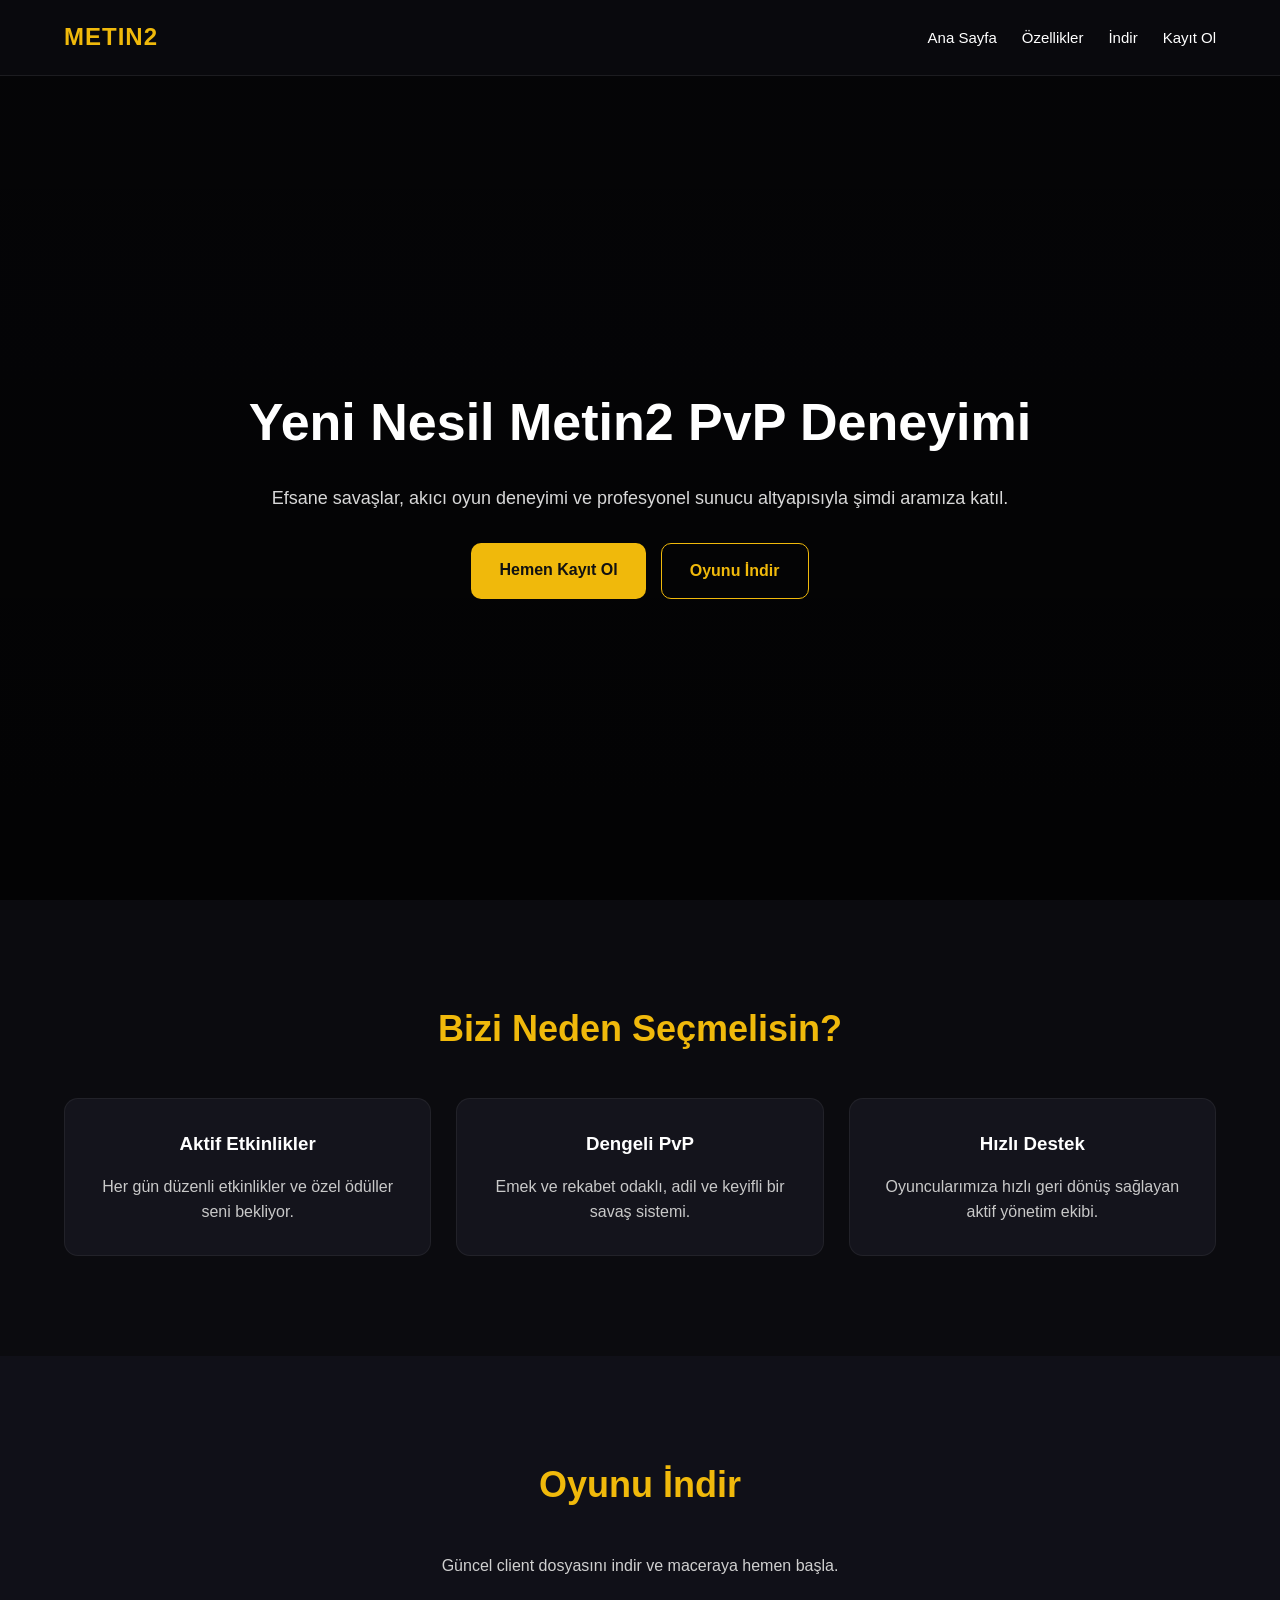
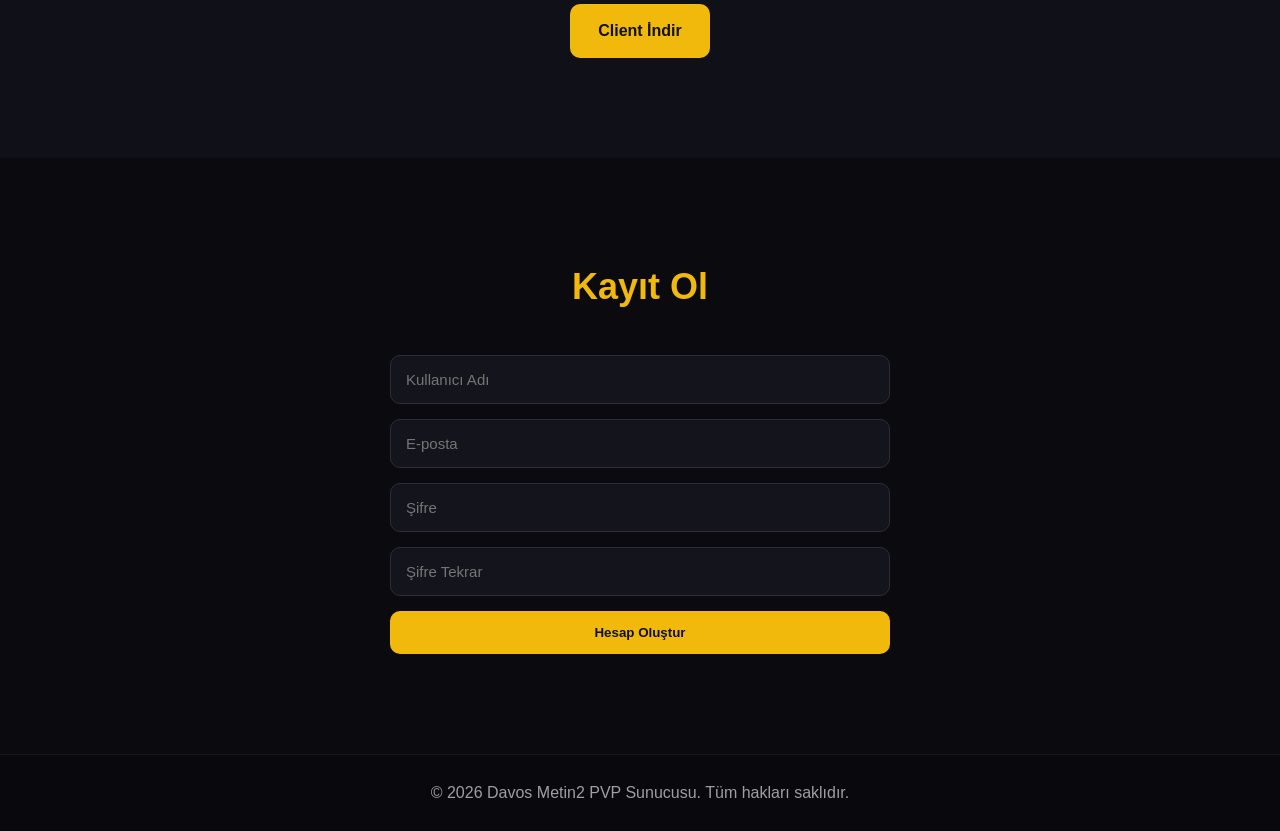
==== index.html @ 1bcefe78 "guncelleme" ====
<!DOCTYPE html>
<html lang="tr">
<head>
  <meta charset="UTF-8" />
  <meta name="viewport" content="width=device-width, initial-scale=1.0" />
  <title>Metin2 PVP Sunucusu</title>
  <meta name="description" content="Metin2 PvP server resmi web sitesi" />
  <link rel="stylesheet" href="style.css" />
</head>
<body>
  <header class="topbar">
    <div class="container nav">
      <div class="logo">
        <span>METIN2</span>
      </div>

      <nav>
        <ul class="menu">
          <li><a href="#anasayfa">Ana Sayfa</a></li>
          <li><a href="#ozellikler">Özellikler</a></li>
          <li><a href="#indir">İndir</a></li>
          <li><a href="#kayit">Kayıt Ol</a></li>
        </ul>
      </nav>

      <button class="menu-toggle" id="menuToggle">☰</button>
    </div>
  </header>

  <section class="hero" id="anasayfa">
    <div class="overlay"></div>
    <div class="container hero-content">
      <h1>Yeni Nesil Metin2 PvP Deneyimi</h1>
      <p>
        Efsane savaşlar, akıcı oyun deneyimi ve profesyonel sunucu altyapısıyla
        şimdi aramıza katıl.
      </p>

      <div class="hero-buttons">
        <a href="#kayit" class="btn primary">Hemen Kayıt Ol</a>
        <a href="#indir" class="btn secondary">Oyunu İndir</a>
      </div>
    </div>
  </section>

  <section class="features" id="ozellikler">
    <div class="container">
      <h2>Bizi Neden Seçmelisin?</h2>

      <div class="cards">
        <div class="card">
          <h3>Aktif Etkinlikler</h3>
          <p>Her gün düzenli etkinlikler ve özel ödüller seni bekliyor.</p>
        </div>

        <div class="card">
          <h3>Dengeli PvP</h3>
          <p>Emek ve rekabet odaklı, adil ve keyifli bir savaş sistemi.</p>
        </div>

        <div class="card">
          <h3>Hızlı Destek</h3>
          <p>Oyuncularımıza hızlı geri dönüş sağlayan aktif yönetim ekibi.</p>
        </div>
      </div>
    </div>
  </section>

  <section class="download" id="indir">
    <div class="container">
      <h2>Oyunu İndir</h2>
      <p>Güncel client dosyasını indir ve maceraya hemen başla.</p>
      <a href="#" class="btn primary">Client İndir</a>
    </div>
  </section>

  <section class="register" id="kayit">
    <div class="container">
      <h2>Kayıt Ol</h2>

      <form class="register-form">
        <input type="text" placeholder="Kullanıcı Adı" required />
        <input type="email" placeholder="E-posta" required />
        <input type="password" placeholder="Şifre" required />
        <input type="password" placeholder="Şifre Tekrar" required />
        <button type="submit" class="btn primary">Hesap Oluştur</button>
      </form>
    </div>
  </section>

  <footer class="footer">
    <div class="container">
      <p>© 2026 Davos Metin2 PVP Sunucusu. Tüm hakları saklıdır.</p>
    </div>
  </footer>

  <script src="script.js"></script>
</body>
</html>
---- style.css ----
* {
  margin: 0;
  padding: 0;
  box-sizing: border-box;
}

html {
  scroll-behavior: smooth;
}

body {
  font-family: Arial, sans-serif;
  background: #0b0b0f;
  color: #ffffff;
  line-height: 1.6;
}

a {
  text-decoration: none;
  color: inherit;
}

ul {
  list-style: none;
}

.container {
  width: 90%;
  max-width: 1200px;
  margin: 0 auto;
}

.topbar {
  position: fixed;
  top: 0;
  left: 0;
  width: 100%;
  z-index: 1000;
  background: rgba(10, 10, 15, 0.92);
  border-bottom: 1px solid rgba(255, 255, 255, 0.08);
  backdrop-filter: blur(8px);
}

.nav {
  display: flex;
  align-items: center;
  justify-content: space-between;
  height: 75px;
}

.logo {
  font-size: 24px;
  font-weight: bold;
  color: #f0b90b;
  letter-spacing: 1px;
}

.menu {
  display: flex;
  gap: 25px;
}

.menu a {
  color: #ffffff;
  font-size: 15px;
  transition: 0.3s;
}

.menu a:hover {
  color: #f0b90b;
}

.menu-toggle {
  display: none;
  background: none;
  border: none;
  color: #ffffff;
  font-size: 28px;
  cursor: pointer;
}

.hero {
  position: relative;
  min-height: 100vh;
  background: linear-gradient(rgba(0, 0, 0, .55), rgba(0, 0, 0, .75)),
              url("https://images.unsplash.com/photo-1511512578047-dfb367046420?auto=format&fit=crop&w=1400&q=80") center/cover no-repeat;
  display: flex;
  align-items: center;
  text-align: center;
}

.hero-content {
  position: relative;
  z-index: 2;
  padding-top: 80px;
}

.hero h1 {
  font-size: 52px;
  margin-bottom: 20px;
  color: #ffffff;
}

.hero p {
  max-width: 750px;
  margin: 0 auto 30px;
  font-size: 18px;
  color: #d8d8d8;
}

.hero-buttons {
  display: flex;
  justify-content: center;
  gap: 15px;
  flex-wrap: wrap;
}

.btn {
  display: inline-block;
  padding: 14px 28px;
  border-radius: 10px;
  font-weight: bold;
  transition: 0.3s;
}

.btn.primary {
  background: #f0b90b;
  color: #111;
}

.btn.primary:hover {
  background: #ffd34d;
}

.btn.secondary {
  border: 1px solid #f0b90b;
  color: #f0b90b;
}

.btn.secondary:hover {
  background: #f0b90b;
  color: #111;
}

.features,
.download,
.register {
  padding: 100px 0;
}

.features h2,
.download h2,
.register h2 {
  text-align: center;
  font-size: 36px;
  margin-bottom: 40px;
  color: #f0b90b;
}

.cards {
  display: grid;
  grid-template-columns: repeat(3, 1fr);
  gap: 25px;
}

.card {
  background: #14141c;
  border: 1px solid rgba(255,255,255,0.06);
  border-radius: 14px;
  padding: 30px;
  text-align: center;
  transition: 0.3s;
}

.card:hover {
  transform: translateY(-6px);
  border-color: #f0b90b;
}

.card h3 {
  margin-bottom: 15px;
  color: #ffffff;
}

.card p {
  color: #c9c9c9;
}

.download {
  background: #101018;
  text-align: center;
}

.download p {
  margin-bottom: 25px;
  color: #d0d0d0;
}

.register-form {
  max-width: 500px;
  margin: 0 auto;
  display: grid;
  gap: 15px;
}

.register-form input {
  width: 100%;
  padding: 15px;
  border-radius: 10px;
  border: 1px solid #2d2d39;
  background: #14141c;
  color: #ffffff;
  font-size: 15px;
  outline: none;
}

.register-form input:focus {
  border-color: #f0b90b;
}

.register-form button {
  border: none;
  cursor: pointer;
}

.footer {
  background: #09090d;
  padding: 25px 0;
  text-align: center;
  color: #9f9f9f;
  border-top: 1px solid rgba(255,255,255,0.06);
}

@media (max-width: 900px) {
  .cards {
    grid-template-columns: 1fr;
  }

  .hero h1 {
    font-size: 38px;
  }

  .menu {
    display: none;
    position: absolute;
    top: 75px;
    right: 5%;
    width: 220px;
    background: #12121a;
    border: 1px solid rgba(255,255,255,0.08);
    border-radius: 12px;
    flex-direction: column;
    padding: 18px;
  }

  .menu.show {
    display: flex;
  }

  .menu-toggle {
    display: block;
  }
}
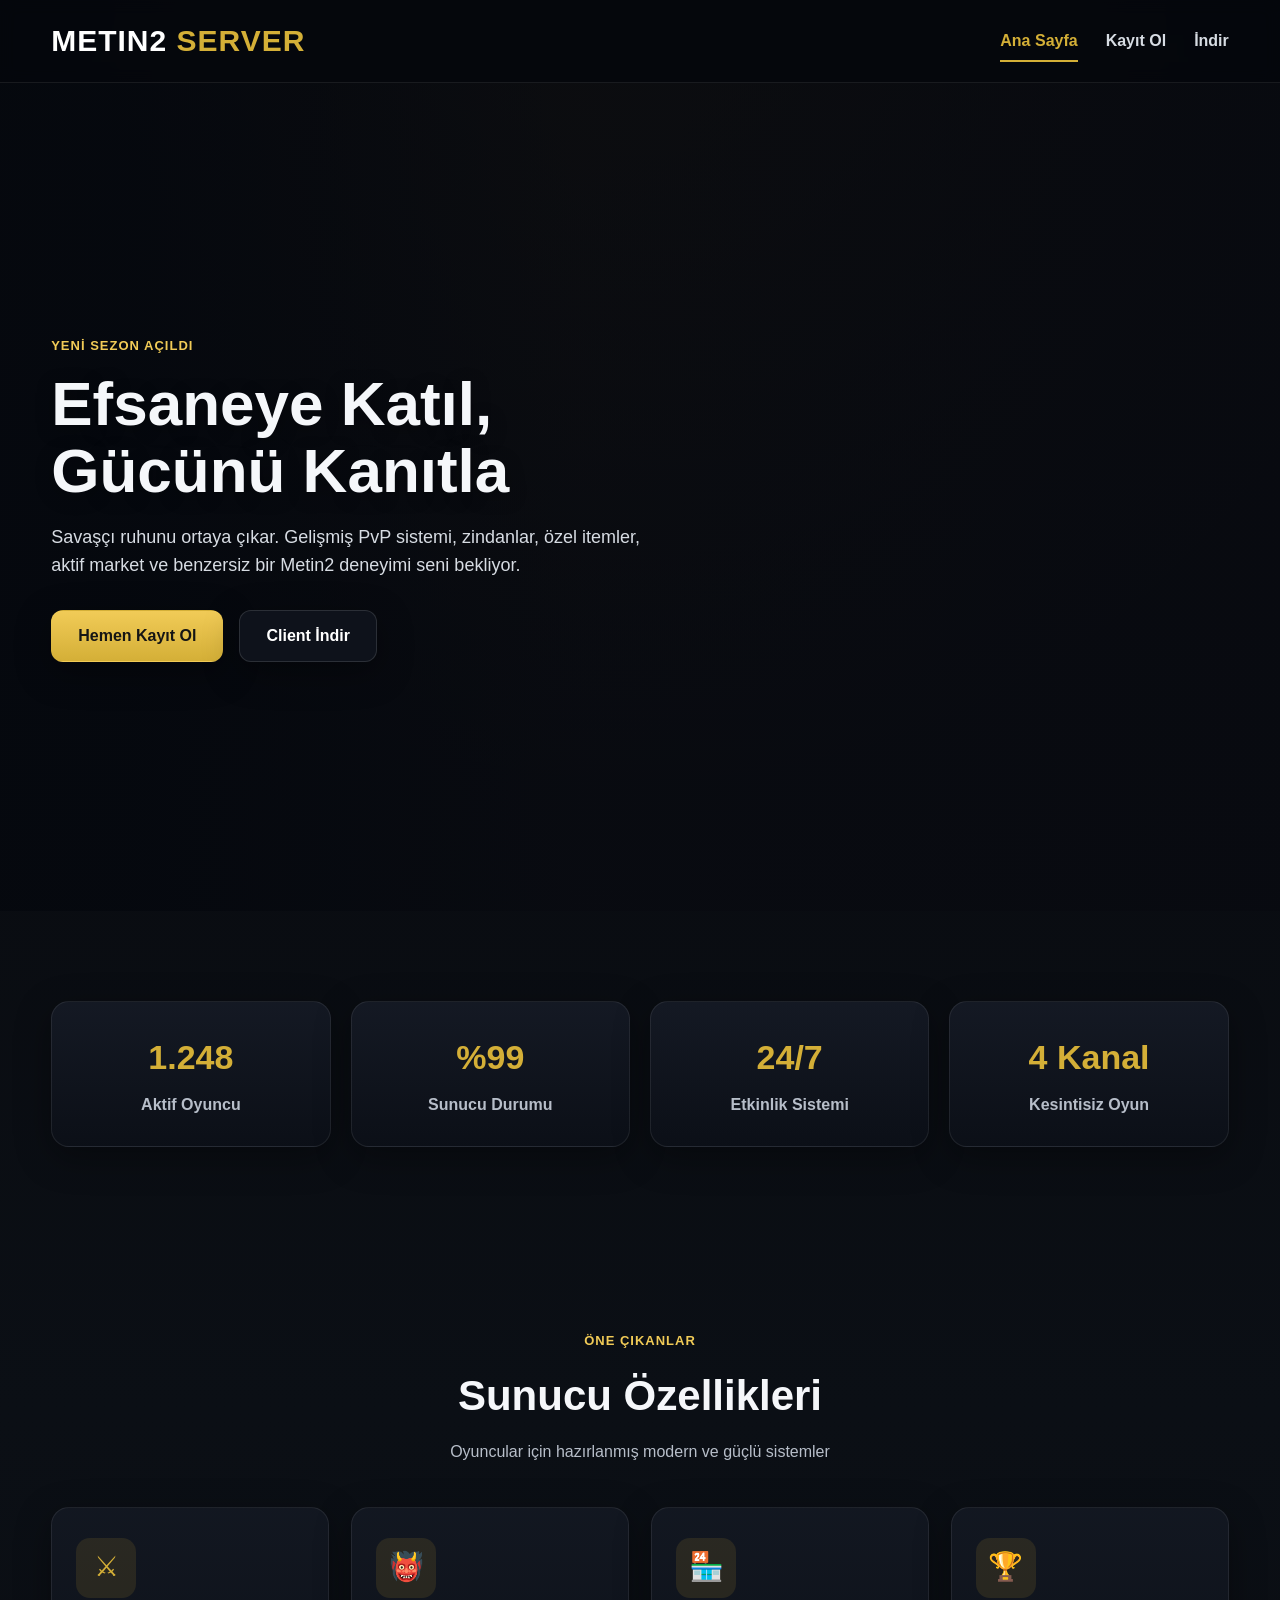
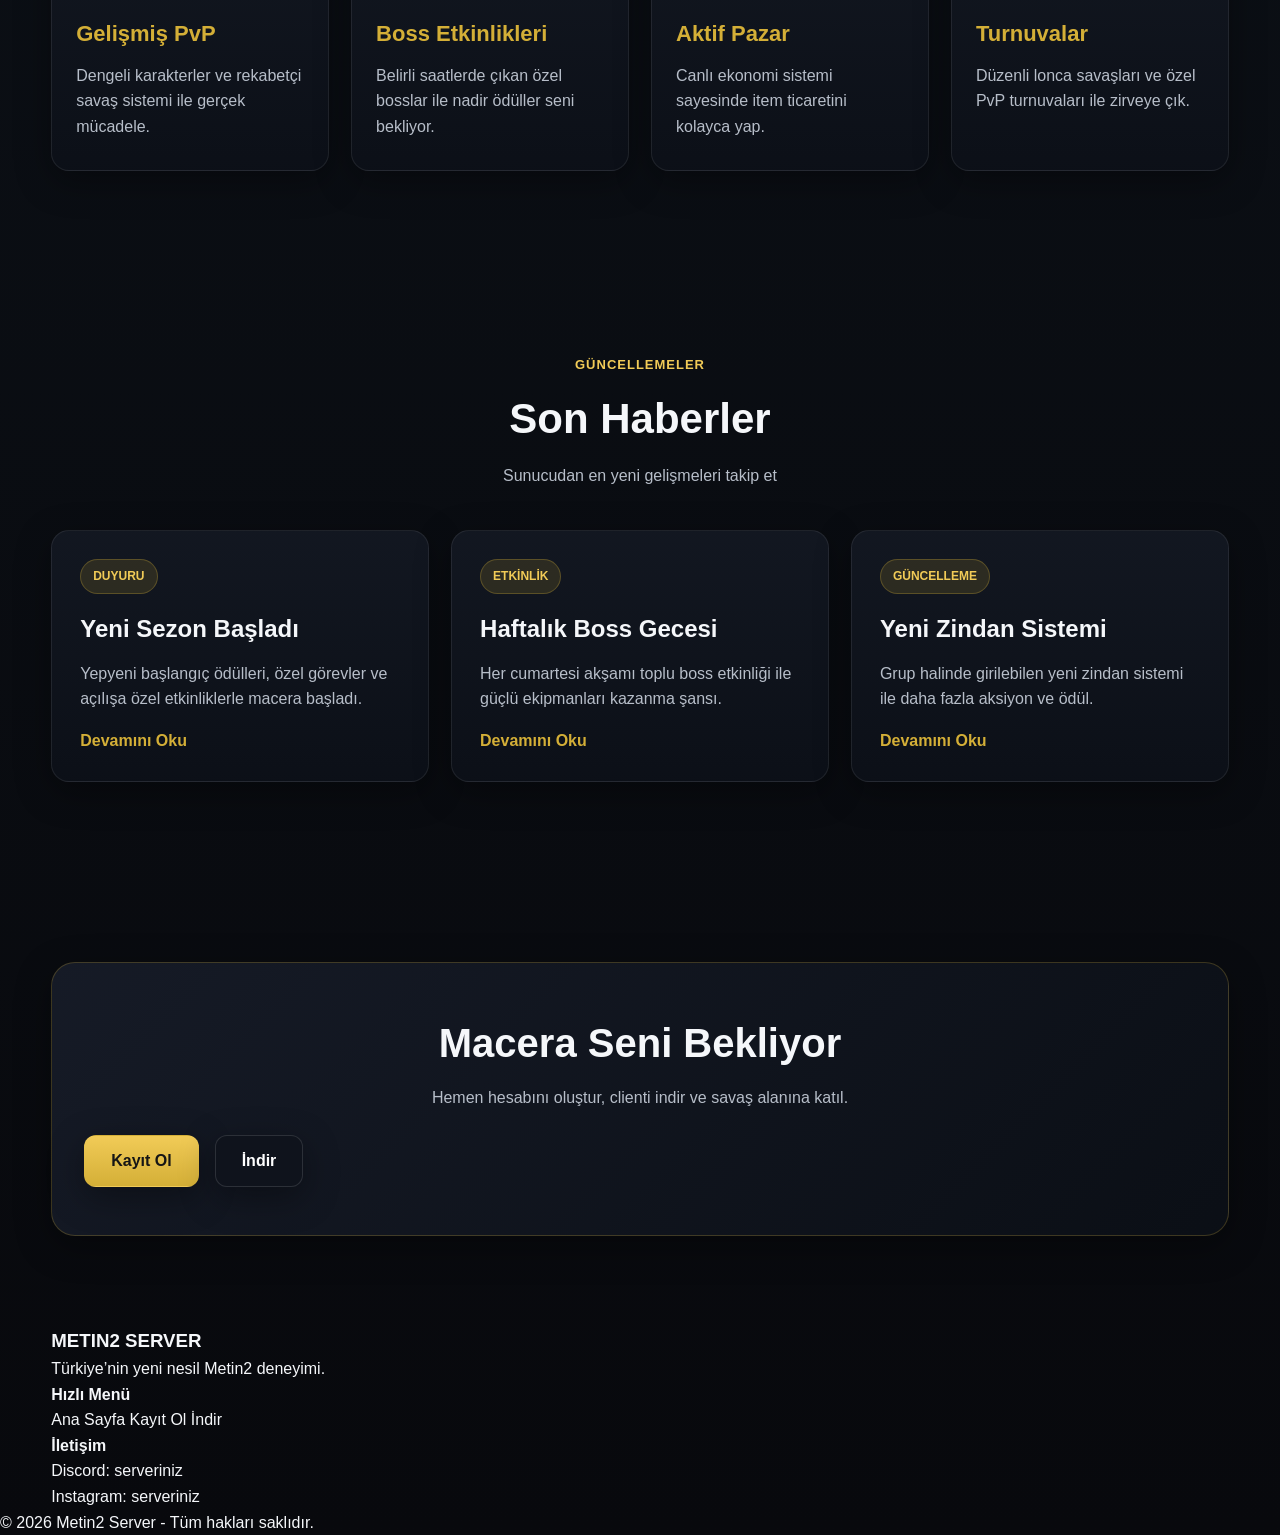
==== commit 132646d5: "guncelleme" ====
--- a/index.html
+++ b/index.html
@@ -1,99 +1,181 @@
 <!DOCTYPE html>
 <html lang="tr">
 <head>
-  <meta charset="UTF-8" />
-  <meta name="viewport" content="width=device-width, initial-scale=1.0" />
-  <title>Metin2 PVP Sunucusu</title>
-  <meta name="description" content="Metin2 PvP server resmi web sitesi" />
-  <link rel="stylesheet" href="style.css" />
+  <meta charset="UTF-8">
+  <meta name="viewport" content="width=device-width, initial-scale=1.0">
+  <title>Metin2 Server - Ana Sayfa</title>
+  <link rel="stylesheet" href="style.css">
 </head>
 <body>
+
   <header class="topbar">
     <div class="container nav">
-      <div class="logo">
-        <span>METIN2</span>
-      </div>
+      <div class="logo">METIN2 <span>SERVER</span></div>
 
-      <nav>
-        <ul class="menu">
-          <li><a href="#anasayfa">Ana Sayfa</a></li>
-          <li><a href="#ozellikler">Özellikler</a></li>
-          <li><a href="#indir">İndir</a></li>
-          <li><a href="#kayit">Kayıt Ol</a></li>
-        </ul>
+      <nav class="menu">
+        <a href="index.html" class="active">Ana Sayfa</a>
+        <a href="kayit.html">Kayıt Ol</a>
+        <a href="indir.html">İndir</a>
       </nav>
-
-      <button class="menu-toggle" id="menuToggle">☰</button>
     </div>
   </header>
 
-  <section class="hero" id="anasayfa">
-    <div class="overlay"></div>
-    <div class="container hero-content">
-      <h1>Yeni Nesil Metin2 PvP Deneyimi</h1>
-      <p>
-        Efsane savaşlar, akıcı oyun deneyimi ve profesyonel sunucu altyapısıyla
-        şimdi aramıza katıl.
-      </p>
+  <section class="hero">
+    <div class="hero-overlay"></div>
+    <div class="container hero-inner">
+      <div class="hero-text">
+        <span class="mini-title">Yeni Sezon Açıldı</span>
+        <h1>Efsaneye Katıl, <br> Gücünü Kanıtla</h1>
+        <p>
+          Savaşçı ruhunu ortaya çıkar. Gelişmiş PvP sistemi, zindanlar,
+          özel itemler, aktif market ve benzersiz bir Metin2 deneyimi seni bekliyor.
+        </p>
 
-      <div class="hero-buttons">
-        <a href="#kayit" class="btn primary">Hemen Kayıt Ol</a>
-        <a href="#indir" class="btn secondary">Oyunu İndir</a>
-      </div>
-    </div>
-  </section>
-
-  <section class="features" id="ozellikler">
-    <div class="container">
-      <h2>Bizi Neden Seçmelisin?</h2>
-
-      <div class="cards">
-        <div class="card">
-          <h3>Aktif Etkinlikler</h3>
-          <p>Her gün düzenli etkinlikler ve özel ödüller seni bekliyor.</p>
-        </div>
-
-        <div class="card">
-          <h3>Dengeli PvP</h3>
-          <p>Emek ve rekabet odaklı, adil ve keyifli bir savaş sistemi.</p>
-        </div>
-
-        <div class="card">
-          <h3>Hızlı Destek</h3>
-          <p>Oyuncularımıza hızlı geri dönüş sağlayan aktif yönetim ekibi.</p>
+        <div class="hero-buttons">
+          <a href="kayit.html" class="btn btn-gold">Hemen Kayıt Ol</a>
+          <a href="indir.html" class="btn btn-dark">Client İndir</a>
         </div>
       </div>
     </div>
   </section>
 
-  <section class="download" id="indir">
+  <section class="stats-section">
     <div class="container">
-      <h2>Oyunu İndir</h2>
-      <p>Güncel client dosyasını indir ve maceraya hemen başla.</p>
-      <a href="#" class="btn primary">Client İndir</a>
+      <div class="stats-grid">
+        <div class="stat-box">
+          <h3>1.248</h3>
+          <p>Aktif Oyuncu</p>
+        </div>
+        <div class="stat-box">
+          <h3>%99</h3>
+          <p>Sunucu Durumu</p>
+        </div>
+        <div class="stat-box">
+          <h3>24/7</h3>
+          <p>Etkinlik Sistemi</p>
+        </div>
+        <div class="stat-box">
+          <h3>4 Kanal</h3>
+          <p>Kesintisiz Oyun</p>
+        </div>
+      </div>
     </div>
   </section>
 
-  <section class="register" id="kayit">
+  <section class="features">
     <div class="container">
-      <h2>Kayıt Ol</h2>
+      <div class="section-head">
+        <span>Öne Çıkanlar</span>
+        <h2>Sunucu Özellikleri</h2>
+        <p>Oyuncular için hazırlanmış modern ve güçlü sistemler</p>
+      </div>
 
-      <form class="register-form">
-        <input type="text" placeholder="Kullanıcı Adı" required />
-        <input type="email" placeholder="E-posta" required />
-        <input type="password" placeholder="Şifre" required />
-        <input type="password" placeholder="Şifre Tekrar" required />
-        <button type="submit" class="btn primary">Hesap Oluştur</button>
-      </form>
+      <div class="feature-grid">
+        <div class="card">
+          <div class="card-icon">⚔</div>
+          <h3>Gelişmiş PvP</h3>
+          <p>Dengeli karakterler ve rekabetçi savaş sistemi ile gerçek mücadele.</p>
+        </div>
+
+        <div class="card">
+          <div class="card-icon">👹</div>
+          <h3>Boss Etkinlikleri</h3>
+          <p>Belirli saatlerde çıkan özel bosslar ile nadir ödüller seni bekliyor.</p>
+        </div>
+
+        <div class="card">
+          <div class="card-icon">🏪</div>
+          <h3>Aktif Pazar</h3>
+          <p>Canlı ekonomi sistemi sayesinde item ticaretini kolayca yap.</p>
+        </div>
+
+        <div class="card">
+          <div class="card-icon">🏆</div>
+          <h3>Turnuvalar</h3>
+          <p>Düzenli lonca savaşları ve özel PvP turnuvaları ile zirveye çık.</p>
+        </div>
+      </div>
+    </div>
+  </section>
+
+  <section class="news-section">
+    <div class="container">
+      <div class="section-head">
+        <span>Güncellemeler</span>
+        <h2>Son Haberler</h2>
+        <p>Sunucudan en yeni gelişmeleri takip et</p>
+      </div>
+
+      <div class="news-grid">
+        <div class="news-card">
+          <div class="news-badge">DUYURU</div>
+          <h3>Yeni Sezon Başladı</h3>
+          <p>
+            Yepyeni başlangıç ödülleri, özel görevler ve açılışa özel etkinliklerle
+            macera başladı.
+          </p>
+          <a href="#">Devamını Oku</a>
+        </div>
+
+        <div class="news-card">
+          <div class="news-badge">ETKİNLİK</div>
+          <h3>Haftalık Boss Gecesi</h3>
+          <p>
+            Her cumartesi akşamı toplu boss etkinliği ile güçlü ekipmanları kazanma şansı.
+          </p>
+          <a href="#">Devamını Oku</a>
+        </div>
+
+        <div class="news-card">
+          <div class="news-badge">GÜNCELLEME</div>
+          <h3>Yeni Zindan Sistemi</h3>
+          <p>
+            Grup halinde girilebilen yeni zindan sistemi ile daha fazla aksiyon ve ödül.
+          </p>
+          <a href="#">Devamını Oku</a>
+        </div>
+      </div>
+    </div>
+  </section>
+
+  <section class="cta-section">
+    <div class="container">
+      <div class="cta-box">
+        <h2>Macera Seni Bekliyor</h2>
+        <p>Hemen hesabını oluştur, clienti indir ve savaş alanına katıl.</p>
+        <div class="cta-buttons">
+          <a href="kayit.html" class="btn btn-gold">Kayıt Ol</a>
+          <a href="indir.html" class="btn btn-dark">İndir</a>
+        </div>
+      </div>
     </div>
   </section>
 
   <footer class="footer">
-    <div class="container">
-      <p>© 2026 Davos Metin2 PVP Sunucusu. Tüm hakları saklıdır.</p>
+    <div class="container footer-inner">
+      <div>
+        <h3>METIN2 SERVER</h3>
+        <p>Türkiye’nin yeni nesil Metin2 deneyimi.</p>
+      </div>
+
+      <div>
+        <h4>Hızlı Menü</h4>
+        <a href="index.html">Ana Sayfa</a>
+        <a href="kayit.html">Kayıt Ol</a>
+        <a href="indir.html">İndir</a>
+      </div>
+
+      <div>
+        <h4>İletişim</h4>
+        <p>Discord: serveriniz</p>
+        <p>Instagram: serveriniz</p>
+      </div>
+    </div>
+
+    <div class="copyright">
+      © 2026 Metin2 Server - Tüm hakları saklıdır.
     </div>
   </footer>
 
-  <script src="script.js"></script>
 </body>
 </html>
--- a/style.css
+++ b/style.css
@@ -4,14 +4,29 @@
   box-sizing: border-box;
 }
 
+:root {
+  --bg: #08090d;
+  --bg2: #10131a;
+  --card: rgba(19, 24, 34, 0.92);
+  --card2: rgba(14, 18, 27, 0.95);
+  --text: #f5f7fa;
+  --muted: #b7bec9;
+  --gold: #d4af37;
+  --gold2: #f1cb57;
+  --line: rgba(255,255,255,0.08);
+  --shadow: 0 10px 35px rgba(0,0,0,0.35);
+}
+
 html {
   scroll-behavior: smooth;
 }
 
 body {
   font-family: Arial, sans-serif;
-  background: #0b0b0f;
-  color: #ffffff;
+  background:
+    radial-gradient(circle at top, rgba(212,175,55,0.08), transparent 25%),
+    linear-gradient(180deg, #07080c, #0b0f15 45%, #08090d);
+  color: var(--text);
   line-height: 1.6;
 }
 
@@ -20,244 +35,395 @@
   color: inherit;
 }
 
-ul {
-  list-style: none;
-}
-
 .container {
-  width: 90%;
+  width: 92%;
   max-width: 1200px;
   margin: 0 auto;
 }
 
 .topbar {
-  position: fixed;
+  position: sticky;
   top: 0;
-  left: 0;
-  width: 100%;
-  z-index: 1000;
-  background: rgba(10, 10, 15, 0.92);
-  border-bottom: 1px solid rgba(255, 255, 255, 0.08);
+  z-index: 999;
+  background: rgba(5, 7, 12, 0.92);
   backdrop-filter: blur(8px);
+  border-bottom: 1px solid var(--line);
 }
 
 .nav {
   display: flex;
+  justify-content: space-between;
   align-items: center;
-  justify-content: space-between;
-  height: 75px;
+  min-height: 82px;
+  gap: 20px;
 }
 
 .logo {
-  font-size: 24px;
-  font-weight: bold;
-  color: #f0b90b;
+  font-size: 30px;
+  font-weight: 800;
   letter-spacing: 1px;
+  color: #fff;
+}
+
+.logo span {
+  color: var(--gold);
 }
 
 .menu {
   display: flex;
-  gap: 25px;
+  gap: 28px;
+  flex-wrap: wrap;
 }
 
 .menu a {
-  color: #ffffff;
-  font-size: 15px;
-  transition: 0.3s;
-}
-
-.menu a:hover {
-  color: #f0b90b;
-}
-
-.menu-toggle {
-  display: none;
-  background: none;
-  border: none;
-  color: #ffffff;
-  font-size: 28px;
-  cursor: pointer;
+  color: #d7dce3;
+  font-weight: 700;
+  position: relative;
+  transition: 0.25s;
+}
+
+.menu a:hover,
+.menu a.active {
+  color: var(--gold);
+}
+
+.menu a::after {
+  content: "";
+  position: absolute;
+  left: 0;
+  bottom: -8px;
+  width: 0;
+  height: 2px;
+  background: var(--gold);
+  transition: 0.25s;
+}
+
+.menu a:hover::after,
+.menu a.active::after {
+  width: 100%;
 }
 
 .hero {
   position: relative;
-  min-height: 100vh;
-  background: linear-gradient(rgba(0, 0, 0, .55), rgba(0, 0, 0, .75)),
-              url("https://images.unsplash.com/photo-1511512578047-dfb367046420?auto=format&fit=crop&w=1400&q=80") center/cover no-repeat;
+  min-height: 92vh;
+  background:
+    url("https://images.unsplash.com/photo-1542751371-adc38448a05e?auto=format&fit=crop&w=1600&q=80")
+    center/cover no-repeat;
   display: flex;
   align-items: center;
-  text-align: center;
-}
-
-.hero-content {
+}
+
+.hero-overlay,
+.sub-hero-overlay {
+  position: absolute;
+  inset: 0;
+  background:
+    linear-gradient(90deg, rgba(5, 8, 14, 0.92) 10%, rgba(8, 10, 16, 0.72) 45%, rgba(8, 10, 16, 0.92) 100%);
+}
+
+.hero-inner,
+.sub-hero-content {
   position: relative;
   z-index: 2;
-  padding-top: 80px;
-}
-
-.hero h1 {
-  font-size: 52px;
-  margin-bottom: 20px;
-  color: #ffffff;
-}
-
-.hero p {
-  max-width: 750px;
-  margin: 0 auto 30px;
+}
+
+.hero-text {
+  max-width: 650px;
+  padding: 90px 0;
+}
+
+.mini-title {
+  display: inline-block;
+  margin-bottom: 14px;
+  color: var(--gold2);
+  font-weight: 800;
+  letter-spacing: 1px;
+  text-transform: uppercase;
+  font-size: 13px;
+}
+
+.hero h1,
+.sub-hero h1 {
+  font-size: 62px;
+  line-height: 1.08;
+  margin-bottom: 18px;
+  text-shadow: 0 4px 18px rgba(0,0,0,0.35);
+}
+
+.hero p,
+.sub-hero p {
+  color: #d7dce3;
   font-size: 18px;
-  color: #d8d8d8;
-}
-
-.hero-buttons {
+  max-width: 620px;
+  margin-bottom: 30px;
+}
+
+.hero-buttons,
+.cta-buttons {
   display: flex;
+  gap: 16px;
+  flex-wrap: wrap;
+}
+
+.btn {
+  display: inline-flex;
+  align-items: center;
   justify-content: center;
-  gap: 15px;
-  flex-wrap: wrap;
-}
-
-.btn {
+  min-height: 52px;
+  padding: 0 26px;
+  border-radius: 12px;
+  font-weight: 800;
+  transition: 0.25s ease;
+  border: 1px solid transparent;
+  cursor: pointer;
+  box-shadow: var(--shadow);
+}
+
+.btn-gold {
+  background: linear-gradient(180deg, var(--gold2), var(--gold));
+  color: #151515;
+}
+
+.btn-gold:hover {
+  transform: translateY(-2px);
+  filter: brightness(1.05);
+}
+
+.btn-dark {
+  background: rgba(16, 20, 29, 0.92);
+  border-color: rgba(255,255,255,0.12);
+  color: #fff;
+}
+
+.btn-dark:hover {
+  transform: translateY(-2px);
+  border-color: var(--gold);
+  color: var(--gold);
+}
+
+.stats-section,
+.features,
+.news-section,
+.cta-section,
+.form-section,
+.download-section {
+  padding: 90px 0;
+}
+
+.stats-grid {
+  display: grid;
+  grid-template-columns: repeat(4, 1fr);
+  gap: 20px;
+}
+
+.stat-box {
+  background: linear-gradient(180deg, rgba(21,26,37,0.96), rgba(12,16,24,0.96));
+  border: 1px solid var(--line);
+  border-radius: 18px;
+  padding: 28px;
+  text-align: center;
+  box-shadow: var(--shadow);
+}
+
+.stat-box h3 {
+  color: var(--gold);
+  font-size: 34px;
+  margin-bottom: 8px;
+}
+
+.stat-box p {
+  color: var(--muted);
+  font-weight: 700;
+}
+
+.section-head {
+  text-align: center;
+  margin-bottom: 42px;
+}
+
+.section-head span {
   display: inline-block;
-  padding: 14px 28px;
-  border-radius: 10px;
-  font-weight: bold;
-  transition: 0.3s;
-}
-
-.btn.primary {
-  background: #f0b90b;
-  color: #111;
-}
-
-.btn.primary:hover {
-  background: #ffd34d;
-}
-
-.btn.secondary {
-  border: 1px solid #f0b90b;
-  color: #f0b90b;
-}
-
-.btn.secondary:hover {
-  background: #f0b90b;
-  color: #111;
-}
-
-.features,
-.download,
-.register {
-  padding: 100px 0;
-}
-
-.features h2,
-.download h2,
-.register h2 {
-  text-align: center;
-  font-size: 36px;
-  margin-bottom: 40px;
-  color: #f0b90b;
-}
-
-.cards {
+  color: var(--gold2);
+  font-weight: 800;
+  text-transform: uppercase;
+  letter-spacing: 1px;
+  margin-bottom: 10px;
+  font-size: 13px;
+}
+
+.section-head h2 {
+  font-size: 42px;
+  margin-bottom: 10px;
+}
+
+.section-head p {
+  color: var(--muted);
+}
+
+.feature-grid {
+  display: grid;
+  grid-template-columns: repeat(4, 1fr);
+  gap: 22px;
+}
+
+.card {
+  background: linear-gradient(180deg, rgba(19,24,34,0.96), rgba(12,16,24,0.98));
+  border: 1px solid var(--line);
+  border-radius: 18px;
+  padding: 30px 24px;
+  box-shadow: var(--shadow);
+  transition: 0.25s;
+}
+
+.card:hover {
+  transform: translateY(-6px);
+  border-color: rgba(212,175,55,0.45);
+}
+
+.card-icon {
+  width: 60px;
+  height: 60px;
+  display: grid;
+  place-items: center;
+  border-radius: 14px;
+  background: rgba(212,175,55,0.12);
+  color: var(--gold);
+  font-size: 28px;
+  margin-bottom: 18px;
+}
+
+.card h3 {
+  color: var(--gold);
+  margin-bottom: 12px;
+  font-size: 22px;
+}
+
+.card p {
+  color: var(--muted);
+}
+
+.news-grid {
   display: grid;
   grid-template-columns: repeat(3, 1fr);
-  gap: 25px;
-}
-
-.card {
-  background: #14141c;
-  border: 1px solid rgba(255,255,255,0.06);
-  border-radius: 14px;
-  padding: 30px;
+  gap: 22px;
+}
+
+.news-card {
+  background: linear-gradient(180deg, rgba(19,24,34,0.96), rgba(12,16,24,0.98));
+  border: 1px solid var(--line);
+  border-radius: 18px;
+  padding: 28px;
+  box-shadow: var(--shadow);
+  transition: 0.25s;
+}
+
+.news-card:hover {
+  transform: translateY(-6px);
+  border-color: rgba(212,175,55,0.45);
+}
+
+.news-badge {
+  display: inline-block;
+  background: rgba(212,175,55,0.14);
+  color: var(--gold2);
+  border: 1px solid rgba(212,175,55,0.28);
+  padding: 7px 12px;
+  border-radius: 999px;
+  font-size: 12px;
+  font-weight: 800;
+  margin-bottom: 16px;
+}
+
+.news-card h3 {
+  font-size: 24px;
+  margin-bottom: 12px;
+}
+
+.news-card p {
+  color: var(--muted);
+  margin-bottom: 16px;
+}
+
+.news-card a {
+  color: var(--gold);
+  font-weight: 800;
+}
+
+.cta-box {
+  background:
+    linear-gradient(135deg, rgba(22, 27, 39, 0.98), rgba(11, 15, 22, 0.98));
+  border: 1px solid rgba(212,175,55,0.24);
+  border-radius: 24px;
+  padding: 48px 32px;
   text-align: center;
-  transition: 0.3s;
-}
-
-.card:hover {
-  transform: translateY(-6px);
-  border-color: #f0b90b;
-}
-
-.card h3 {
-  margin-bottom: 15px;
-  color: #ffffff;
-}
-
-.card p {
-  color: #c9c9c9;
-}
-
-.download {
-  background: #101018;
-  text-align: center;
-}
-
-.download p {
-  margin-bottom: 25px;
-  color: #d0d0d0;
-}
-
-.register-form {
-  max-width: 500px;
+  box-shadow: var(--shadow);
+}
+
+.cta-box h2 {
+  font-size: 40px;
+  margin-bottom: 10px;
+}
+
+.cta-box p {
+  color: var(--muted);
+  margin-bottom: 24px;
+}
+
+.sub-hero {
+  position: relative;
+  min-height: 340px;
+  background:
+    url("https://images.unsplash.com/photo-1511512578047-dfb367046420?auto=format&fit=crop&w=1600&q=80")
+    center/cover no-repeat;
+  display: flex;
+  align-items: center;
+}
+
+.form-box,
+.download-box {
+  max-width: 760px;
   margin: 0 auto;
-  display: grid;
-  gap: 15px;
-}
-
-.register-form input {
+  background: linear-gradient(180deg, rgba(19,24,34,0.97), rgba(12,16,24,0.98));
+  border: 1px solid var(--line);
+  border-radius: 22px;
+  padding: 34px;
+  box-shadow: var(--shadow);
+}
+
+.form-box h2,
+.download-box h2 {
+  font-size: 34px;
+  margin-bottom: 8px;
+  color: var(--gold);
+}
+
+.form-desc {
+  color: var(--muted);
+  margin-bottom: 24px;
+}
+
+.form-group {
+  margin-bottom: 18px;
+}
+
+.form-group label {
+  display: block;
+  font-weight: 700;
+  margin-bottom: 8px;
+  color: #e6eaf0;
+}
+
+.form-group input {
   width: 100%;
-  padding: 15px;
-  border-radius: 10px;
-  border: 1px solid #2d2d39;
-  background: #14141c;
-  color: #ffffff;
-  font-size: 15px;
+  min-height: 54px;
+  border-radius: 12px;
+  border: 1px solid rgba(255,255,255,0.1);
+  background: rgba(9, 12, 19, 0.92);
+  color: #fff;
+  padding: 0 16px;
   outline: none;
-}
-
-.register-form input:focus {
-  border-color: #f0b90b;
-}
-
-.register-form button {
-  border: none;
-  cursor: pointer;
-}
-
-.footer {
-  background: #09090d;
-  padding: 25px 0;
-  text-align: center;
-  color: #9f9f9f;
-  border-top: 1px solid rgba(255,255,255,0.06);
-}
-
-@media (max-width: 900px) {
-  .cards {
-    grid-template-columns: 1fr;
-  }
-
-  .hero h1 {
-    font-size: 38px;
-  }
-
-  .menu {
-    display: none;
-    position: absolute;
-    top: 75px;
-    right: 5%;
-    width: 220px;
-    background: #12121a;
-    border: 1px solid rgba(255,255,255,0.08);
-    border-radius: 12px;
-    flex-direction: column;
-    padding: 18px;
-  }
-
-  .menu.show {
-    display: flex;
-  }
-
-  .menu-toggle {
-    display: block;
-  }
-}+  transition: 0.25s;
+}
+
+.form-group input:focus {
+  border-color: rgba(212,175,55,0.6
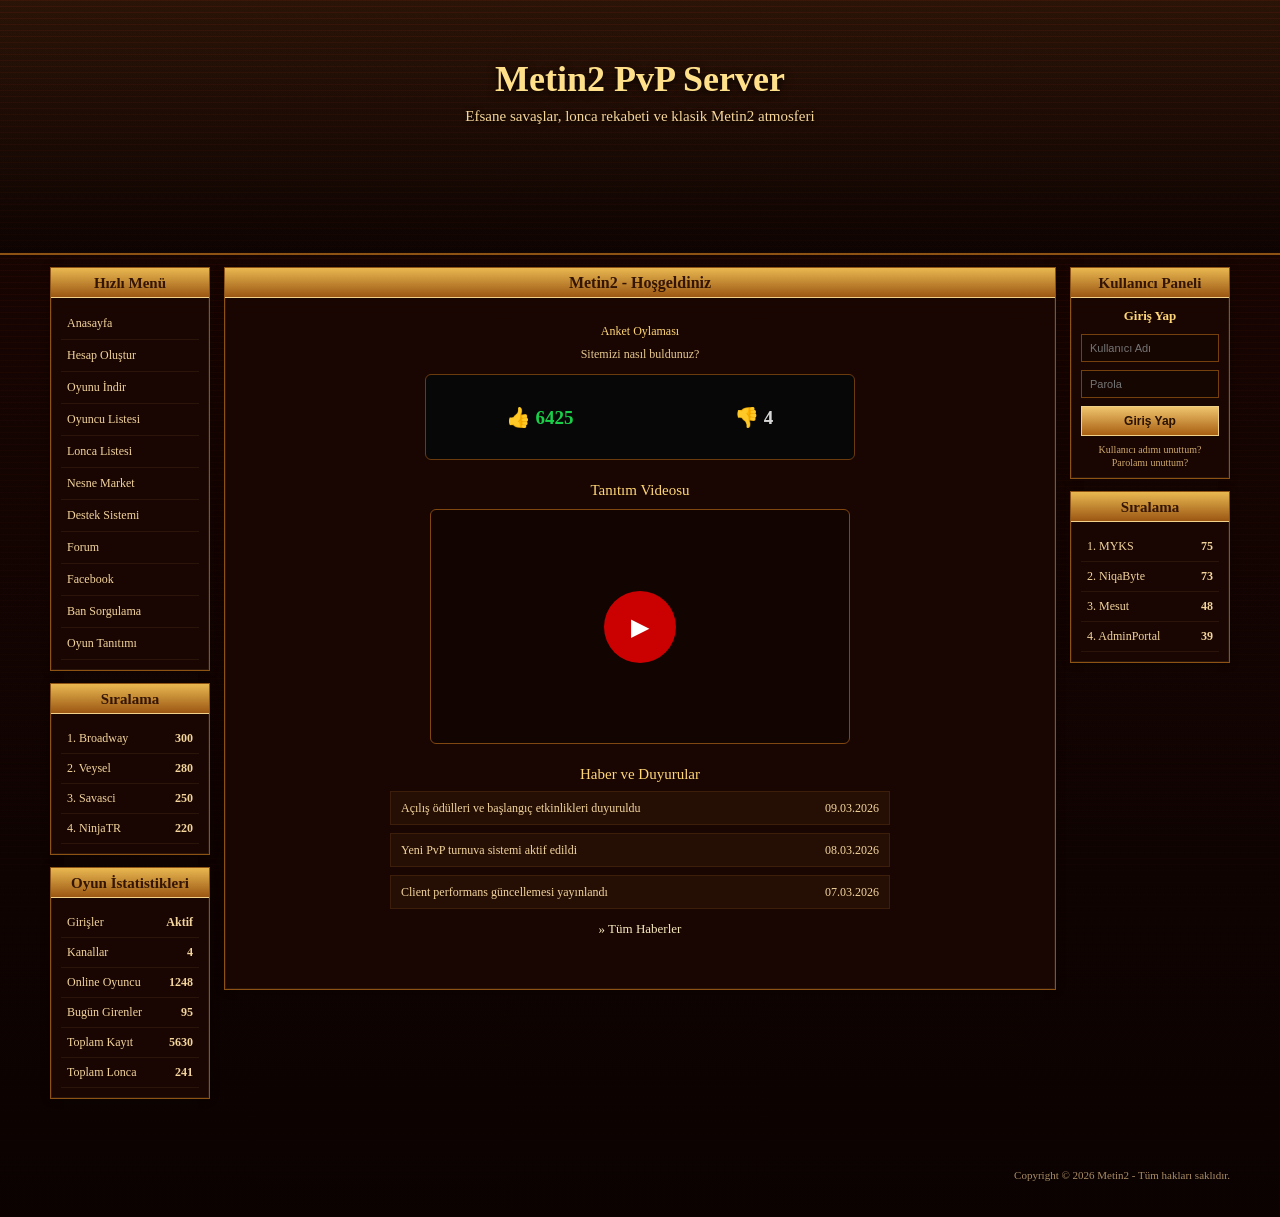
==== commit 8d55f381: "guncelleme" ====
--- a/index.html
+++ b/index.html
@@ -2,180 +2,155 @@
 <html lang="tr">
 <head>
   <meta charset="UTF-8">
-  <meta name="viewport" content="width=device-width, initial-scale=1.0">
-  <title>Metin2 Server - Ana Sayfa</title>
+  <meta name="viewport" content="width=1280, initial-scale=0.28, maximum-scale=1.0, user-scalable=yes">
+  <title>Metin2 PvP Server</title>
   <link rel="stylesheet" href="style.css">
 </head>
 <body>
 
-  <header class="topbar">
-    <div class="container nav">
-      <div class="logo">METIN2 <span>SERVER</span></div>
+  <div class="page-wrap">
+    <div class="site-bg">
 
-      <nav class="menu">
-        <a href="index.html" class="active">Ana Sayfa</a>
-        <a href="kayit.html">Kayıt Ol</a>
-        <a href="indir.html">İndir</a>
-      </nav>
+      <header class="top-banner">
+        <div class="banner-overlay"></div>
+        <div class="banner-inner">
+          <div class="char left-char"></div>
+
+          <div class="banner-center">
+            <h1>Metin2 PvP Server</h1>
+            <p>Efsane savaşlar, lonca rekabeti ve klasik Metin2 atmosferi</p>
+          </div>
+
+          <div class="char right-char"></div>
+        </div>
+      </header>
+
+      <main class="layout">
+
+        <aside class="sidebar">
+          <div class="box">
+            <div class="box-title">Hızlı Menü</div>
+            <div class="box-body menu-list">
+              <a href="index.html">Anasayfa</a>
+              <a href="kayit.html">Hesap Oluştur</a>
+              <a href="indir.html">Oyunu İndir</a>
+              <a href="oyuncu-listesi.html">Oyuncu Listesi</a>
+              <a href="lonca-listesi.html">Lonca Listesi</a>
+              <a href="#">Nesne Market</a>
+              <a href="#">Destek Sistemi</a>
+              <a href="#">Forum</a>
+              <a href="#">Facebook</a>
+              <a href="#">Ban Sorgulama</a>
+              <a href="#">Oyun Tanıtımı</a>
+            </div>
+          </div>
+
+          <div class="box">
+            <div class="box-title">Sıralama</div>
+            <div class="box-body ranking-list">
+              <div class="rank-row"><span>1. Broadway</span><strong>300</strong></div>
+              <div class="rank-row"><span>2. Veysel</span><strong>280</strong></div>
+              <div class="rank-row"><span>3. Savasci</span><strong>250</strong></div>
+              <div class="rank-row"><span>4. NinjaTR</span><strong>220</strong></div>
+            </div>
+          </div>
+
+          <div class="box">
+            <div class="box-title">Oyun İstatistikleri</div>
+            <div class="box-body stats-list">
+              <div class="stat-line"><span>Girişler</span><strong>Aktif</strong></div>
+              <div class="stat-line"><span>Kanallar</span><strong>4</strong></div>
+              <div class="stat-line"><span>Online Oyuncu</span><strong>1248</strong></div>
+              <div class="stat-line"><span>Bugün Girenler</span><strong>95</strong></div>
+              <div class="stat-line"><span>Toplam Kayıt</span><strong>5630</strong></div>
+              <div class="stat-line"><span>Toplam Lonca</span><strong>241</strong></div>
+            </div>
+          </div>
+        </aside>
+
+        <section class="content">
+          <div class="main-box">
+            <div class="box-title center-title">Metin2 - Hoşgeldiniz</div>
+
+            <div class="main-box-body page-panel">
+              <div class="panel-inner">
+                <div class="vote-box">
+                  <p class="mini-head">Anket Oylaması</p>
+                  <p>Sitemizi nasıl buldunuz?</p>
+
+                  <div class="vote-bar">
+                    <div class="vote-good">👍 6425</div>
+                    <div class="vote-bad">👎 4</div>
+                  </div>
+                </div>
+
+                <div class="video-box">
+                  <p class="mini-head">Tanıtım Videosu</p>
+                  <div class="fake-video">
+                    <div class="play-btn">▶</div>
+                  </div>
+                </div>
+
+                <div class="news-box">
+                  <p class="mini-head">Haber ve Duyurular</p>
+
+                  <div class="news-item">
+                    <a href="#">Açılış ödülleri ve başlangıç etkinlikleri duyuruldu</a>
+                    <span>09.03.2026</span>
+                  </div>
+
+                  <div class="news-item">
+                    <a href="#">Yeni PvP turnuva sistemi aktif edildi</a>
+                    <span>08.03.2026</span>
+                  </div>
+
+                  <div class="news-item">
+                    <a href="#">Client performans güncellemesi yayınlandı</a>
+                    <span>07.03.2026</span>
+                  </div>
+
+                  <a href="#" class="all-news">» Tüm Haberler</a>
+                </div>
+              </div>
+            </div>
+          </div>
+        </section>
+
+        <aside class="sidebar">
+          <div class="box">
+            <div class="box-title">Kullanıcı Paneli</div>
+            <div class="box-body login-box">
+              <a href="#" class="login-link">Giriş Yap</a>
+              <input type="text" placeholder="Kullanıcı Adı">
+              <input type="password" placeholder="Parola">
+              <button>Giriş Yap</button>
+
+              <div class="login-help">
+                <a href="#">Kullanıcı adımı unuttum?</a>
+                <a href="#">Parolamı unuttum?</a>
+              </div>
+            </div>
+          </div>
+
+          <div class="box">
+            <div class="box-title">Sıralama</div>
+            <div class="box-body ranking-list">
+              <div class="rank-row"><span>1. MYKS</span><strong>75</strong></div>
+              <div class="rank-row"><span>2. NiqaByte</span><strong>73</strong></div>
+              <div class="rank-row"><span>3. Mesut</span><strong>48</strong></div>
+              <div class="rank-row"><span>4. AdminPortal</span><strong>39</strong></div>
+            </div>
+          </div>
+        </aside>
+
+      </main>
+
+      <footer class="footer">
+        <p>Copyright © 2026 Metin2 - Tüm hakları saklıdır.</p>
+      </footer>
+
     </div>
-  </header>
-
-  <section class="hero">
-    <div class="hero-overlay"></div>
-    <div class="container hero-inner">
-      <div class="hero-text">
-        <span class="mini-title">Yeni Sezon Açıldı</span>
-        <h1>Efsaneye Katıl, <br> Gücünü Kanıtla</h1>
-        <p>
-          Savaşçı ruhunu ortaya çıkar. Gelişmiş PvP sistemi, zindanlar,
-          özel itemler, aktif market ve benzersiz bir Metin2 deneyimi seni bekliyor.
-        </p>
-
-        <div class="hero-buttons">
-          <a href="kayit.html" class="btn btn-gold">Hemen Kayıt Ol</a>
-          <a href="indir.html" class="btn btn-dark">Client İndir</a>
-        </div>
-      </div>
-    </div>
-  </section>
-
-  <section class="stats-section">
-    <div class="container">
-      <div class="stats-grid">
-        <div class="stat-box">
-          <h3>1.248</h3>
-          <p>Aktif Oyuncu</p>
-        </div>
-        <div class="stat-box">
-          <h3>%99</h3>
-          <p>Sunucu Durumu</p>
-        </div>
-        <div class="stat-box">
-          <h3>24/7</h3>
-          <p>Etkinlik Sistemi</p>
-        </div>
-        <div class="stat-box">
-          <h3>4 Kanal</h3>
-          <p>Kesintisiz Oyun</p>
-        </div>
-      </div>
-    </div>
-  </section>
-
-  <section class="features">
-    <div class="container">
-      <div class="section-head">
-        <span>Öne Çıkanlar</span>
-        <h2>Sunucu Özellikleri</h2>
-        <p>Oyuncular için hazırlanmış modern ve güçlü sistemler</p>
-      </div>
-
-      <div class="feature-grid">
-        <div class="card">
-          <div class="card-icon">⚔</div>
-          <h3>Gelişmiş PvP</h3>
-          <p>Dengeli karakterler ve rekabetçi savaş sistemi ile gerçek mücadele.</p>
-        </div>
-
-        <div class="card">
-          <div class="card-icon">👹</div>
-          <h3>Boss Etkinlikleri</h3>
-          <p>Belirli saatlerde çıkan özel bosslar ile nadir ödüller seni bekliyor.</p>
-        </div>
-
-        <div class="card">
-          <div class="card-icon">🏪</div>
-          <h3>Aktif Pazar</h3>
-          <p>Canlı ekonomi sistemi sayesinde item ticaretini kolayca yap.</p>
-        </div>
-
-        <div class="card">
-          <div class="card-icon">🏆</div>
-          <h3>Turnuvalar</h3>
-          <p>Düzenli lonca savaşları ve özel PvP turnuvaları ile zirveye çık.</p>
-        </div>
-      </div>
-    </div>
-  </section>
-
-  <section class="news-section">
-    <div class="container">
-      <div class="section-head">
-        <span>Güncellemeler</span>
-        <h2>Son Haberler</h2>
-        <p>Sunucudan en yeni gelişmeleri takip et</p>
-      </div>
-
-      <div class="news-grid">
-        <div class="news-card">
-          <div class="news-badge">DUYURU</div>
-          <h3>Yeni Sezon Başladı</h3>
-          <p>
-            Yepyeni başlangıç ödülleri, özel görevler ve açılışa özel etkinliklerle
-            macera başladı.
-          </p>
-          <a href="#">Devamını Oku</a>
-        </div>
-
-        <div class="news-card">
-          <div class="news-badge">ETKİNLİK</div>
-          <h3>Haftalık Boss Gecesi</h3>
-          <p>
-            Her cumartesi akşamı toplu boss etkinliği ile güçlü ekipmanları kazanma şansı.
-          </p>
-          <a href="#">Devamını Oku</a>
-        </div>
-
-        <div class="news-card">
-          <div class="news-badge">GÜNCELLEME</div>
-          <h3>Yeni Zindan Sistemi</h3>
-          <p>
-            Grup halinde girilebilen yeni zindan sistemi ile daha fazla aksiyon ve ödül.
-          </p>
-          <a href="#">Devamını Oku</a>
-        </div>
-      </div>
-    </div>
-  </section>
-
-  <section class="cta-section">
-    <div class="container">
-      <div class="cta-box">
-        <h2>Macera Seni Bekliyor</h2>
-        <p>Hemen hesabını oluştur, clienti indir ve savaş alanına katıl.</p>
-        <div class="cta-buttons">
-          <a href="kayit.html" class="btn btn-gold">Kayıt Ol</a>
-          <a href="indir.html" class="btn btn-dark">İndir</a>
-        </div>
-      </div>
-    </div>
-  </section>
-
-  <footer class="footer">
-    <div class="container footer-inner">
-      <div>
-        <h3>METIN2 SERVER</h3>
-        <p>Türkiye’nin yeni nesil Metin2 deneyimi.</p>
-      </div>
-
-      <div>
-        <h4>Hızlı Menü</h4>
-        <a href="index.html">Ana Sayfa</a>
-        <a href="kayit.html">Kayıt Ol</a>
-        <a href="indir.html">İndir</a>
-      </div>
-
-      <div>
-        <h4>İletişim</h4>
-        <p>Discord: serveriniz</p>
-        <p>Instagram: serveriniz</p>
-      </div>
-    </div>
-
-    <div class="copyright">
-      © 2026 Metin2 Server - Tüm hakları saklıdır.
-    </div>
-  </footer>
+  </div>
 
 </body>
 </html>
--- a/style.css
+++ b/style.css
@@ -4,30 +4,16 @@
   box-sizing: border-box;
 }
 
-:root {
-  --bg: #08090d;
-  --bg2: #10131a;
-  --card: rgba(19, 24, 34, 0.92);
-  --card2: rgba(14, 18, 27, 0.95);
-  --text: #f5f7fa;
-  --muted: #b7bec9;
-  --gold: #d4af37;
-  --gold2: #f1cb57;
-  --line: rgba(255,255,255,0.08);
-  --shadow: 0 10px 35px rgba(0,0,0,0.35);
-}
-
-html {
-  scroll-behavior: smooth;
-}
-
+html,
 body {
-  font-family: Arial, sans-serif;
-  background:
-    radial-gradient(circle at top, rgba(212,175,55,0.08), transparent 25%),
-    linear-gradient(180deg, #07080c, #0b0f15 45%, #08090d);
-  color: var(--text);
-  line-height: 1.6;
+  min-width: 1280px;
+}
+
+body {
+  font-family: Georgia, serif;
+  background: #140502;
+  color: #f4d9a2;
+  overflow-x: auto;
 }
 
 a {
@@ -35,395 +21,551 @@
   color: inherit;
 }
 
-.container {
-  width: 92%;
-  max-width: 1200px;
+.page-wrap {
+  width: 1280px;
   margin: 0 auto;
 }
 
-.topbar {
-  position: sticky;
-  top: 0;
-  z-index: 999;
-  background: rgba(5, 7, 12, 0.92);
-  backdrop-filter: blur(8px);
-  border-bottom: 1px solid var(--line);
-}
-
-.nav {
-  display: flex;
-  justify-content: space-between;
-  align-items: center;
-  min-height: 82px;
-  gap: 20px;
-}
-
-.logo {
-  font-size: 30px;
-  font-weight: 800;
-  letter-spacing: 1px;
-  color: #fff;
-}
-
-.logo span {
-  color: var(--gold);
-}
-
-.menu {
-  display: flex;
-  gap: 28px;
-  flex-wrap: wrap;
-}
-
-.menu a {
-  color: #d7dce3;
-  font-weight: 700;
+.site-bg {
+  min-height: 100vh;
+  background:
+    linear-gradient(to bottom, rgba(48, 13, 5, 0.2), rgba(8, 2, 1, 0.8)),
+    repeating-linear-gradient(
+      to bottom,
+      rgba(70, 12, 5, 0.18) 0px,
+      rgba(70, 12, 5, 0.18) 1px,
+      rgba(20, 3, 1, 0.96) 1px,
+      rgba(20, 3, 1, 0.96) 6px
+    ),
+    linear-gradient(to bottom, #2b0703 0%, #140502 35%, #090101 100%);
+}
+
+.top-banner {
   position: relative;
-  transition: 0.25s;
-}
-
-.menu a:hover,
-.menu a.active {
-  color: var(--gold);
-}
-
-.menu a::after {
-  content: "";
-  position: absolute;
-  left: 0;
-  bottom: -8px;
-  width: 0;
-  height: 2px;
-  background: var(--gold);
-  transition: 0.25s;
-}
-
-.menu a:hover::after,
-.menu a.active::after {
-  width: 100%;
-}
-
-.hero {
-  position: relative;
-  min-height: 92vh;
+  height: 255px;
   background:
-    url("https://images.unsplash.com/photo-1542751371-adc38448a05e?auto=format&fit=crop&w=1600&q=80")
-    center/cover no-repeat;
-  display: flex;
-  align-items: center;
-}
-
-.hero-overlay,
-.sub-hero-overlay {
+    linear-gradient(rgba(25, 8, 3, 0.18), rgba(10, 5, 3, 0.45)),
+    url("https://images.unsplash.com/photo-1511512578047-dfb367046420?auto=format&fit=crop&w=1600&q=80") center/cover no-repeat;
+  border-bottom: 2px solid #8d5314;
+  overflow: hidden;
+}
+
+.banner-overlay {
   position: absolute;
   inset: 0;
-  background:
-    linear-gradient(90deg, rgba(5, 8, 14, 0.92) 10%, rgba(8, 10, 16, 0.72) 45%, rgba(8, 10, 16, 0.92) 100%);
-}
-
-.hero-inner,
-.sub-hero-content {
+  background: linear-gradient(to bottom, rgba(255, 200, 80, 0.07), rgba(0, 0, 0, 0.18));
+}
+
+.banner-inner {
   position: relative;
   z-index: 2;
-}
-
-.hero-text {
-  max-width: 650px;
-  padding: 90px 0;
-}
-
-.mini-title {
+  width: 1180px;
+  height: 100%;
+  margin: 0 auto;
+}
+
+.char {
+  position: absolute;
+  top: 8px;
+  width: 240px;
+  height: 230px;
+  background-size: cover;
+  background-position: center;
+  opacity: 0.95;
+}
+
+.left-char {
+  left: 0;
+  background-image: url("https://images.unsplash.com/photo-1542751371-adc38448a05e?auto=format&fit=crop&w=900&q=80");
+  clip-path: inset(0 round 6px);
+}
+
+.right-char {
+  right: 0;
+  background-image: url("https://images.unsplash.com/photo-1520034475321-cbe63696469a?auto=format&fit=crop&w=900&q=80");
+  clip-path: inset(0 round 6px);
+}
+
+.banner-center {
+  position: absolute;
+  left: 50%;
+  top: 58px;
+  transform: translateX(-50%);
+  width: 520px;
+  text-align: center;
+}
+
+.banner-center h1 {
+  font-size: 36px;
+  color: #ffe08a;
+  text-shadow: 0 2px 8px rgba(0, 0, 0, 0.9);
+  margin-bottom: 8px;
+}
+
+.banner-center p {
+  font-size: 15px;
+  color: #f6d69a;
+  text-shadow: 0 1px 5px rgba(0, 0, 0, 0.8);
+}
+
+.layout {
+  width: 1180px;
+  margin: 0 auto;
+  padding: 12px 0 40px;
+  display: grid;
+  grid-template-columns: 160px 1fr 160px;
+  gap: 14px;
+}
+
+.sidebar {
+  width: 160px;
+}
+
+.content {
+  min-width: 0;
+}
+
+.box,
+.main-box {
+  background: rgba(26, 6, 2, 0.95);
+  border: 1px solid #8d5314;
+  box-shadow:
+    inset 0 0 0 1px rgba(255, 206, 110, 0.08),
+    0 0 8px rgba(0, 0, 0, 0.35);
+  margin-bottom: 12px;
+}
+
+.box-title {
+  height: 30px;
+  line-height: 30px;
+  text-align: center;
+  font-size: 15px;
+  font-weight: bold;
+  color: #341504;
+  background: linear-gradient(to bottom, #e9b851, #9b5713);
+  border-bottom: 1px solid #f2d18a;
+}
+
+.center-title {
+  font-size: 16px;
+}
+
+.box-body,
+.main-box-body {
+  padding: 10px;
+}
+
+.menu-list a {
+  display: block;
+  font-size: 12px;
+  padding: 8px 6px;
+  color: #f3d59d;
+  border-bottom: 1px solid rgba(255, 205, 120, 0.08);
+}
+
+.menu-list a:hover {
+  background: rgba(255, 180, 60, 0.06);
+  color: #ffe08a;
+}
+
+.ranking-list,
+.stats-list {
+  display: grid;
+  gap: 0;
+}
+
+.rank-row,
+.stat-line {
+  display: flex;
+  justify-content: space-between;
+  align-items: center;
+  padding: 7px 6px;
+  font-size: 12px;
+  color: #f3d59d;
+  border-bottom: 1px solid rgba(255, 205, 120, 0.08);
+}
+
+.login-box {
+  display: grid;
+  gap: 8px;
+}
+
+.login-link {
+  display: block;
+  text-align: center;
+  color: #ffd777;
+  font-weight: bold;
+  font-size: 13px;
+  margin-bottom: 2px;
+}
+
+.login-box input {
+  width: 100%;
+  height: 28px;
+  background: #160602;
+  border: 1px solid #75400e;
+  color: #f4ddb0;
+  font-size: 11px;
+  padding: 0 8px;
+  outline: none;
+}
+
+.login-box button {
+  height: 30px;
+  background: linear-gradient(to bottom, #efc46d, #a85f12);
+  border: 1px solid #f0cf86;
+  color: #2a1202;
+  font-size: 12px;
+  font-weight: bold;
+  cursor: pointer;
+}
+
+.login-help {
+  text-align: center;
+  display: grid;
+  gap: 2px;
+}
+
+.login-help a {
+  font-size: 10px;
+  color: #cda86c;
+}
+
+.main-box {
+  min-height: 635px;
+}
+
+.vote-box,
+.video-box,
+.news-box {
+  text-align: center;
+  margin-bottom: 22px;
+}
+
+.mini-head {
+  color: #ffd777;
+  font-size: 15px;
+  margin-bottom: 8px;
+}
+
+.vote-box p {
+  font-size: 12px;
+}
+
+.vote-bar {
+  width: 430px;
+  height: 86px;
+  margin: 12px auto 0;
+  background: #070707;
+  border: 1px solid #6c3b0d;
+  border-radius: 6px;
+  display: flex;
+  align-items: center;
+  justify-content: space-around;
+}
+
+.vote-good {
+  color: #19cf48;
+  font-size: 19px;
+  font-weight: bold;
+}
+
+.vote-bad {
+  color: #d7d7d7;
+  font-size: 19px;
+  font-weight: bold;
+}
+
+.fake-video {
+  width: 420px;
+  height: 235px;
+  margin: 10px auto 0;
+  background:
+    linear-gradient(rgba(0,0,0,.28), rgba(0,0,0,.28)),
+    url("https://images.unsplash.com/photo-1542751371-adc38448a05e?auto=format&fit=crop&w=1200&q=80") center/cover no-repeat;
+  border: 1px solid #814710;
+  border-radius: 6px;
+  display: flex;
+  align-items: center;
+  justify-content: center;
+}
+
+.play-btn {
+  width: 72px;
+  height: 72px;
+  border-radius: 50%;
+  background: rgba(220, 0, 0, 0.92);
+  color: #fff;
+  font-size: 24px;
+  display: flex;
+  align-items: center;
+  justify-content: center;
+}
+
+.news-box {
+  width: 500px;
+  margin-left: auto;
+  margin-right: auto;
+}
+
+.news-item {
+  display: flex;
+  justify-content: space-between;
+  align-items: center;
+  gap: 10px;
+  min-height: 34px;
+  padding: 8px 10px;
+  margin-bottom: 8px;
+  font-size: 12px;
+  background: rgba(255, 180, 60, 0.05);
+  border: 1px solid rgba(220, 150, 50, 0.12);
+  color: #f3d59d;
+}
+
+.news-item a {
+  flex: 1;
+  text-align: left;
+}
+
+.all-news {
   display: inline-block;
-  margin-bottom: 14px;
-  color: var(--gold2);
-  font-weight: 800;
-  letter-spacing: 1px;
-  text-transform: uppercase;
+  margin-top: 4px;
+  color: #f8e9be;
   font-size: 13px;
 }
 
-.hero h1,
-.sub-hero h1 {
-  font-size: 62px;
-  line-height: 1.08;
+/* orta panel düzenleri */
+.page-panel {
+  width: 100%;
+  min-height: 520px;
+  padding: 14px 16px 30px;
+  position: relative;
+}
+
+.panel-inner {
+  width: 620px;
+  margin: 0 auto;
+  padding-top: 12px;
+  color: #e7c98f;
+  font-size: 12px;
+}
+
+.panel-text {
+  line-height: 1.7;
+  color: #d7b982;
+  text-align: left;
+}
+
+.panel-space-top {
+  margin-top: 18px;
+}
+
+.panel-space-mid {
+  margin-top: 28px;
+}
+
+.panel-center {
+  text-align: center;
+}
+
+.panel-form {
+  width: 300px;
+  margin: 0 auto;
+  display: grid;
+  gap: 12px;
+}
+
+.panel-form .form-group {
+  display: grid;
+  gap: 6px;
+}
+
+.panel-form label {
+  color: #d9bb82;
+  font-size: 12px;
+  text-align: left;
+}
+
+.panel-form input,
+.panel-form select {
+  width: 100%;
+  height: 26px;
+  background: #120502;
+  border: 1px solid #7a430f;
+  color: #f3ddb1;
+  padding: 0 8px;
+  font-size: 11px;
+  outline: none;
+}
+
+.small-btn {
+  display: inline-flex;
+  align-items: center;
+  justify-content: center;
+  min-width: 64px;
+  height: 24px;
+  padding: 0 10px;
+  background: linear-gradient(to bottom, #efc46d, #a85f12);
+  border: 1px solid #f0cf86;
+  color: #2a1202;
+  font-size: 11px;
+  font-weight: bold;
+  cursor: pointer;
+}
+
+.table-wrap {
+  width: 100%;
+  margin-top: 24px;
+  overflow-x: auto;
+}
+
+.classic-table {
+  width: 100%;
+  border-collapse: collapse;
+  font-size: 11px;
+  color: #f0d9ad;
+  background: rgba(25, 7, 3, 0.55);
+}
+
+.classic-table th {
+  background: linear-gradient(to bottom, #a66a1c, #6d3c0d);
+  color: #f6e1b6;
+  border: 1px solid #8c5314;
+  padding: 7px 6px;
+  font-weight: bold;
+  text-align: center;
+}
+
+.classic-table td {
+  border: 1px solid rgba(181, 117, 39, 0.45);
+  padding: 7px 6px;
+  text-align: center;
+  background: rgba(16, 4, 2, 0.55);
+}
+
+.classic-table td.left {
+  text-align: left;
+}
+
+.status-dot {
+  width: 10px;
+  height: 10px;
+  border-radius: 50%;
+  background: #ff7a00;
+  display: inline-block;
+  box-shadow: 0 0 6px rgba(255,122,0,.8);
+}
+
+.flag-box {
+  display: inline-block;
+  min-width: 26px;
+  padding: 2px 6px;
+  background: #2347a5;
+  color: #fff;
+  font-size: 10px;
+  border: 1px solid #88a6ff;
+}
+
+.pagination {
+  margin-top: 18px;
+  display: flex;
+  justify-content: center;
+  align-items: center;
+  gap: 8px;
+}
+
+.page-num {
+  min-width: 22px;
+  height: 22px;
+  display: inline-flex;
+  align-items: center;
+  justify-content: center;
+  font-size: 11px;
+  background: #2a1202;
+  border: 1px solid #8d5314;
+  color: #f0d9ad;
+}
+
+.download-note {
   margin-bottom: 18px;
-  text-shadow: 0 4px 18px rgba(0,0,0,0.35);
-}
-
-.hero p,
-.sub-hero p {
-  color: #d7dce3;
-  font-size: 18px;
-  max-width: 620px;
-  margin-bottom: 30px;
-}
-
-.hero-buttons,
-.cta-buttons {
-  display: flex;
-  gap: 16px;
-  flex-wrap: wrap;
-}
-
-.btn {
-  display: inline-flex;
-  align-items: center;
-  justify-content: center;
-  min-height: 52px;
-  padding: 0 26px;
-  border-radius: 12px;
-  font-weight: 800;
-  transition: 0.25s ease;
-  border: 1px solid transparent;
-  cursor: pointer;
-  box-shadow: var(--shadow);
-}
-
-.btn-gold {
-  background: linear-gradient(180deg, var(--gold2), var(--gold));
-  color: #151515;
-}
-
-.btn-gold:hover {
-  transform: translateY(-2px);
-  filter: brightness(1.05);
-}
-
-.btn-dark {
-  background: rgba(16, 20, 29, 0.92);
-  border-color: rgba(255,255,255,0.12);
+  color: #d9bb82;
+  text-align: left;
+}
+
+.download-title {
+  text-align: center;
+  margin: 6px 0 12px;
+  color: #f0d39a;
+  font-size: 16px;
+}
+
+.download-table-2 {
+  width: 100%;
+  border-collapse: collapse;
+  font-size: 11px;
+}
+
+.download-table-2 th {
+  background: #ff3d74;
   color: #fff;
-}
-
-.btn-dark:hover {
-  transform: translateY(-2px);
-  border-color: var(--gold);
-  color: var(--gold);
-}
-
-.stats-section,
-.features,
-.news-section,
-.cta-section,
-.form-section,
-.download-section {
-  padding: 90px 0;
-}
-
-.stats-grid {
-  display: grid;
-  grid-template-columns: repeat(4, 1fr);
-  gap: 20px;
-}
-
-.stat-box {
-  background: linear-gradient(180deg, rgba(21,26,37,0.96), rgba(12,16,24,0.96));
-  border: 1px solid var(--line);
-  border-radius: 18px;
-  padding: 28px;
-  text-align: center;
-  box-shadow: var(--shadow);
-}
-
-.stat-box h3 {
-  color: var(--gold);
-  font-size: 34px;
-  margin-bottom: 8px;
-}
-
-.stat-box p {
-  color: var(--muted);
-  font-weight: 700;
-}
-
-.section-head {
-  text-align: center;
-  margin-bottom: 42px;
-}
-
-.section-head span {
+  padding: 8px 6px;
+  border: 1px solid #cf2f5f;
+}
+
+.download-table-2 td {
+  background: rgba(210,210,210,.75);
+  color: #222;
+  padding: 8px 6px;
+  border: 1px solid #888;
+  text-align: center;
+}
+
+.download-table-2 td.left {
+  text-align: left;
+}
+
+.kayit-box {
+  min-height: 760px;
+}
+
+.fake-captcha {
+  min-width: 92px;
+  padding: 8px 14px;
+  background: #fff;
+  color: #111;
+  font-weight: bold;
+  letter-spacing: 3px;
+  border: 1px solid #999;
   display: inline-block;
-  color: var(--gold2);
-  font-weight: 800;
-  text-transform: uppercase;
-  letter-spacing: 1px;
-  margin-bottom: 10px;
+}
+
+.checkbox-row {
+  display: flex;
+  align-items: center;
+  justify-content: center;
+  gap: 8px;
+  text-align: left;
   font-size: 13px;
-}
-
-.section-head h2 {
-  font-size: 42px;
-  margin-bottom: 10px;
-}
-
-.section-head p {
-  color: var(--muted);
-}
-
-.feature-grid {
-  display: grid;
-  grid-template-columns: repeat(4, 1fr);
-  gap: 22px;
-}
-
-.card {
-  background: linear-gradient(180deg, rgba(19,24,34,0.96), rgba(12,16,24,0.98));
-  border: 1px solid var(--line);
-  border-radius: 18px;
-  padding: 30px 24px;
-  box-shadow: var(--shadow);
-  transition: 0.25s;
-}
-
-.card:hover {
-  transform: translateY(-6px);
-  border-color: rgba(212,175,55,0.45);
-}
-
-.card-icon {
-  width: 60px;
-  height: 60px;
-  display: grid;
-  place-items: center;
-  border-radius: 14px;
-  background: rgba(212,175,55,0.12);
-  color: var(--gold);
-  font-size: 28px;
-  margin-bottom: 18px;
-}
-
-.card h3 {
-  color: var(--gold);
-  margin-bottom: 12px;
-  font-size: 22px;
-}
-
-.card p {
-  color: var(--muted);
-}
-
-.news-grid {
-  display: grid;
-  grid-template-columns: repeat(3, 1fr);
-  gap: 22px;
-}
-
-.news-card {
-  background: linear-gradient(180deg, rgba(19,24,34,0.96), rgba(12,16,24,0.98));
-  border: 1px solid var(--line);
-  border-radius: 18px;
-  padding: 28px;
-  box-shadow: var(--shadow);
-  transition: 0.25s;
-}
-
-.news-card:hover {
-  transform: translateY(-6px);
-  border-color: rgba(212,175,55,0.45);
-}
-
-.news-badge {
-  display: inline-block;
-  background: rgba(212,175,55,0.14);
-  color: var(--gold2);
-  border: 1px solid rgba(212,175,55,0.28);
-  padding: 7px 12px;
-  border-radius: 999px;
-  font-size: 12px;
-  font-weight: 800;
-  margin-bottom: 16px;
-}
-
-.news-card h3 {
-  font-size: 24px;
-  margin-bottom: 12px;
-}
-
-.news-card p {
-  color: var(--muted);
-  margin-bottom: 16px;
-}
-
-.news-card a {
-  color: var(--gold);
-  font-weight: 800;
-}
-
-.cta-box {
-  background:
-    linear-gradient(135deg, rgba(22, 27, 39, 0.98), rgba(11, 15, 22, 0.98));
-  border: 1px solid rgba(212,175,55,0.24);
-  border-radius: 24px;
-  padding: 48px 32px;
-  text-align: center;
-  box-shadow: var(--shadow);
-}
-
-.cta-box h2 {
-  font-size: 40px;
-  margin-bottom: 10px;
-}
-
-.cta-box p {
-  color: var(--muted);
-  margin-bottom: 24px;
-}
-
-.sub-hero {
-  position: relative;
-  min-height: 340px;
-  background:
-    url("https://images.unsplash.com/photo-1511512578047-dfb367046420?auto=format&fit=crop&w=1600&q=80")
-    center/cover no-repeat;
-  display: flex;
-  align-items: center;
-}
-
-.form-box,
-.download-box {
-  max-width: 760px;
+  color: #e8c98a;
+  margin-top: 6px;
+}
+
+.checkbox-row input {
+  width: auto;
+  height: auto;
+}
+
+.submit-row {
+  display: flex;
+  justify-content: center;
+  margin-top: 6px;
+}
+
+.footer {
+  width: 1180px;
   margin: 0 auto;
-  background: linear-gradient(180deg, rgba(19,24,34,0.97), rgba(12,16,24,0.98));
-  border: 1px solid var(--line);
-  border-radius: 22px;
-  padding: 34px;
-  box-shadow: var(--shadow);
-}
-
-.form-box h2,
-.download-box h2 {
-  font-size: 34px;
-  margin-bottom: 8px;
-  color: var(--gold);
-}
-
-.form-desc {
-  color: var(--muted);
-  margin-bottom: 24px;
-}
-
-.form-group {
-  margin-bottom: 18px;
-}
-
-.form-group label {
-  display: block;
-  font-weight: 700;
-  margin-bottom: 8px;
-  color: #e6eaf0;
-}
-
-.form-group input {
-  width: 100%;
-  min-height: 54px;
-  border-radius: 12px;
-  border: 1px solid rgba(255,255,255,0.1);
-  background: rgba(9, 12, 19, 0.92);
-  color: #fff;
-  padding: 0 16px;
-  outline: none;
-  transition: 0.25s;
-}
-
-.form-group input:focus {
-  border-color: rgba(212,175,55,0.6+  text-align: right;
+  color: #a98c65;
+  font-size: 11px;
+  padding: 18px 0 36px;
+}
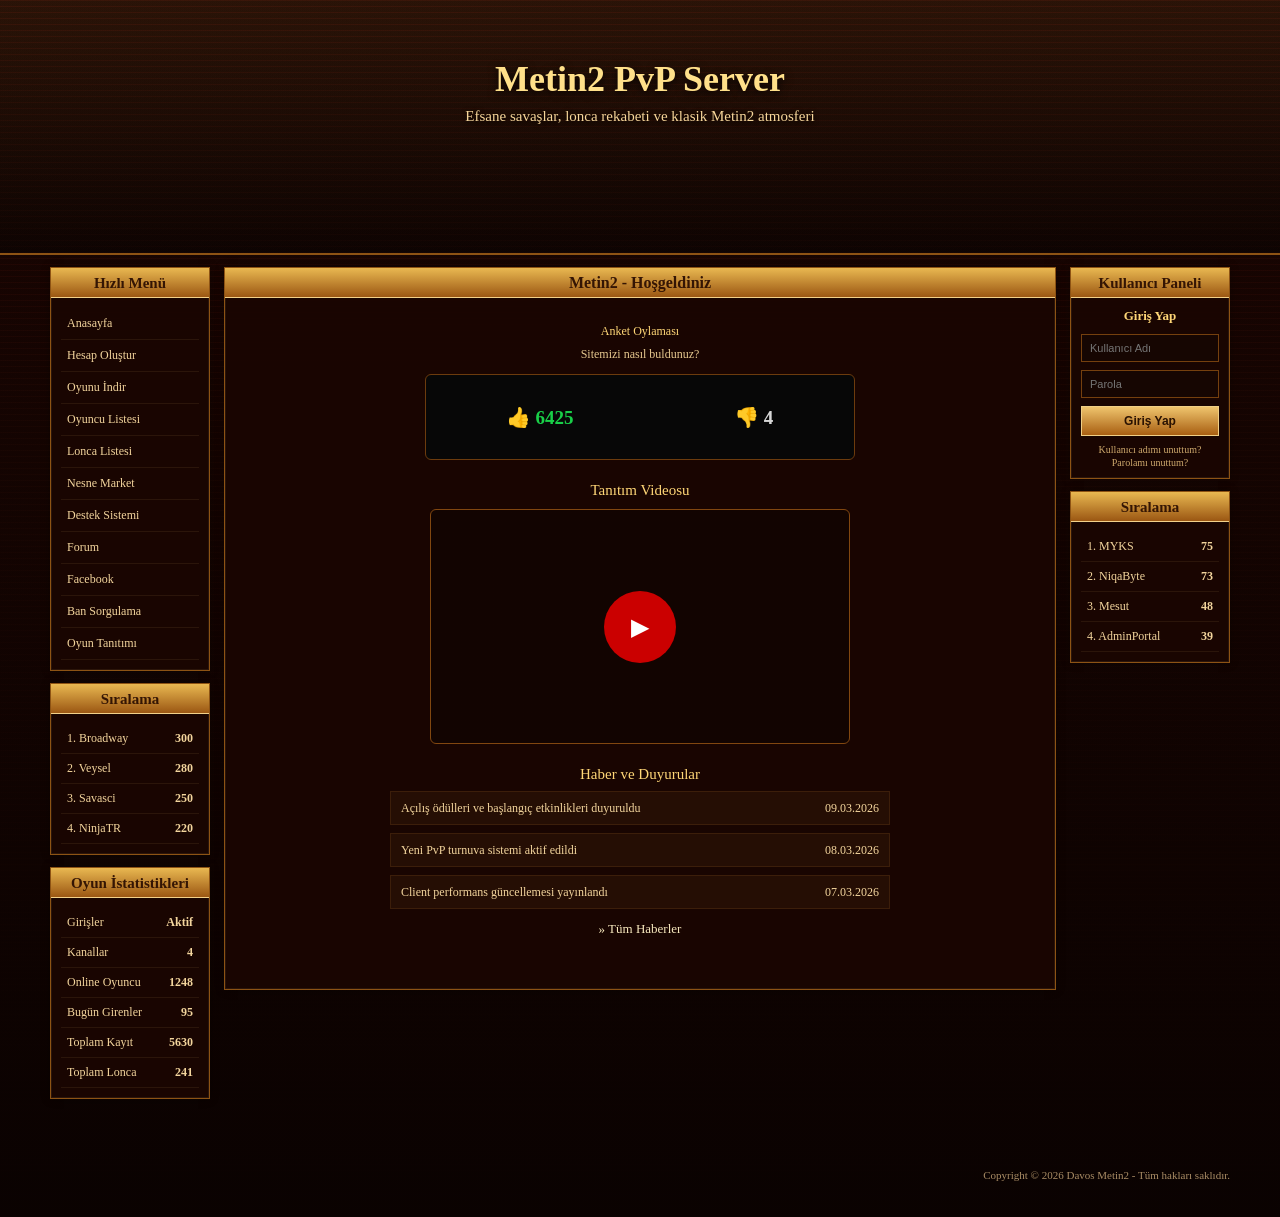
==== commit 81938d72: "Update index.html" ====
--- a/index.html
+++ b/index.html
@@ -146,7 +146,7 @@
       </main>
 
       <footer class="footer">
-        <p>Copyright © 2026 Metin2 - Tüm hakları saklıdır.</p>
+        <p>Copyright © 2026 Davos Metin2 - Tüm hakları saklıdır.</p>
       </footer>
 
     </div>
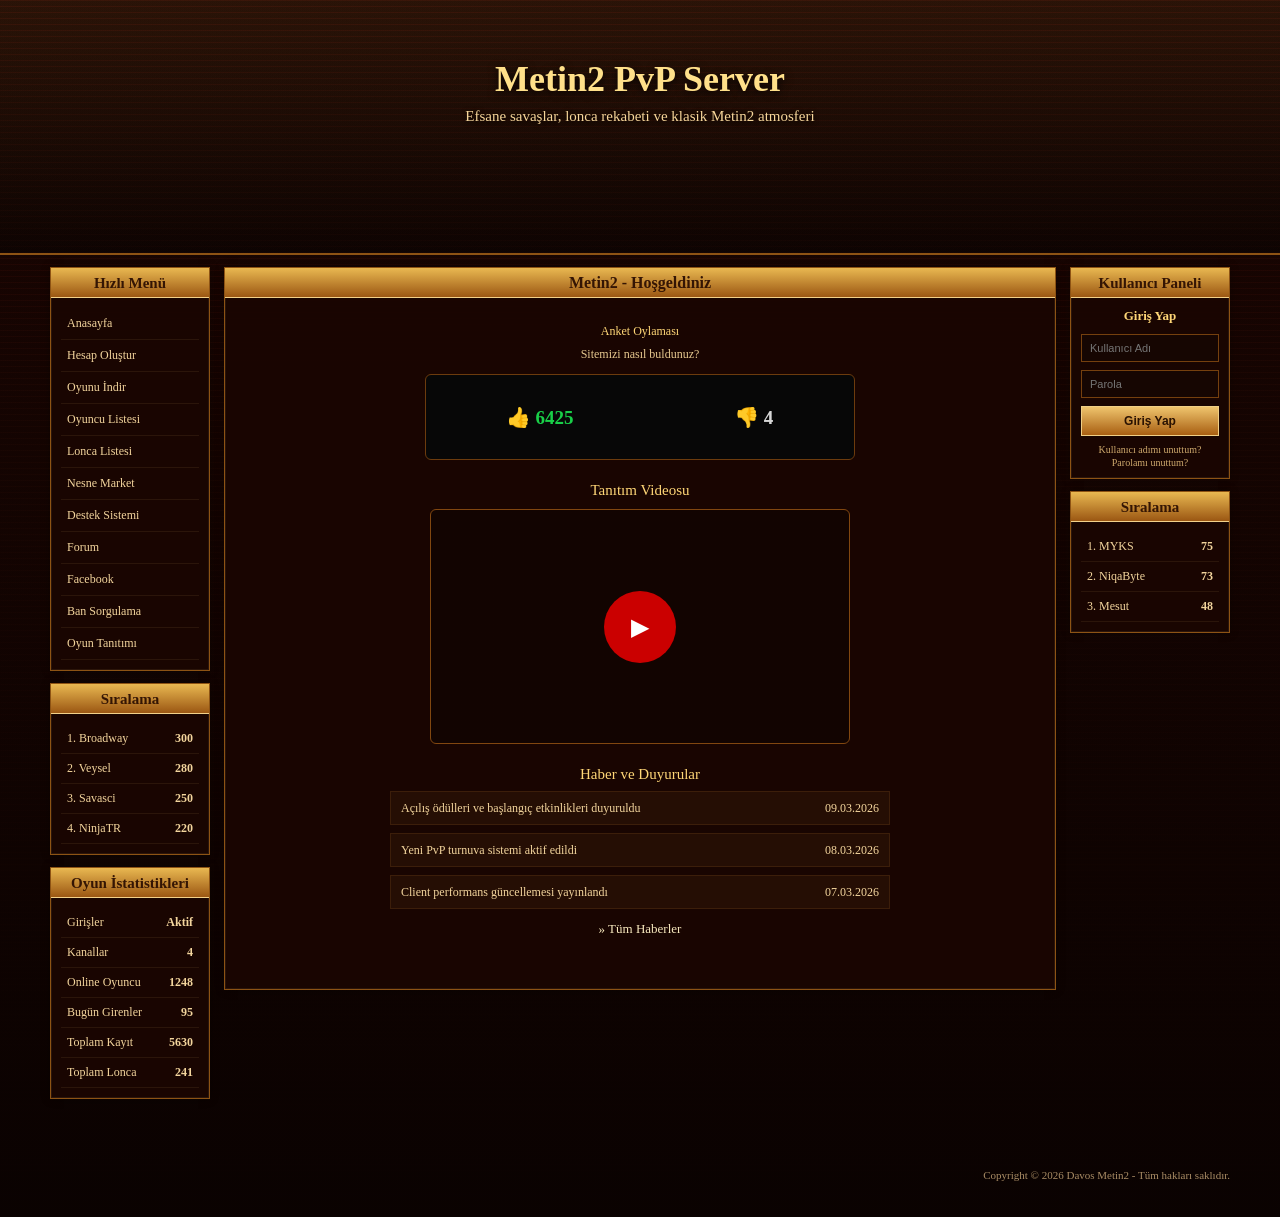
==== commit 2334b2c0: "Remove AdminPortal from ranking list" ====
--- a/index.html
+++ b/index.html
@@ -138,7 +138,6 @@
               <div class="rank-row"><span>1. MYKS</span><strong>75</strong></div>
               <div class="rank-row"><span>2. NiqaByte</span><strong>73</strong></div>
               <div class="rank-row"><span>3. Mesut</span><strong>48</strong></div>
-              <div class="rank-row"><span>4. AdminPortal</span><strong>39</strong></div>
             </div>
           </div>
         </aside>
@@ -153,4 +152,4 @@
   </div>
 
 </body>
-</html>+</html>
